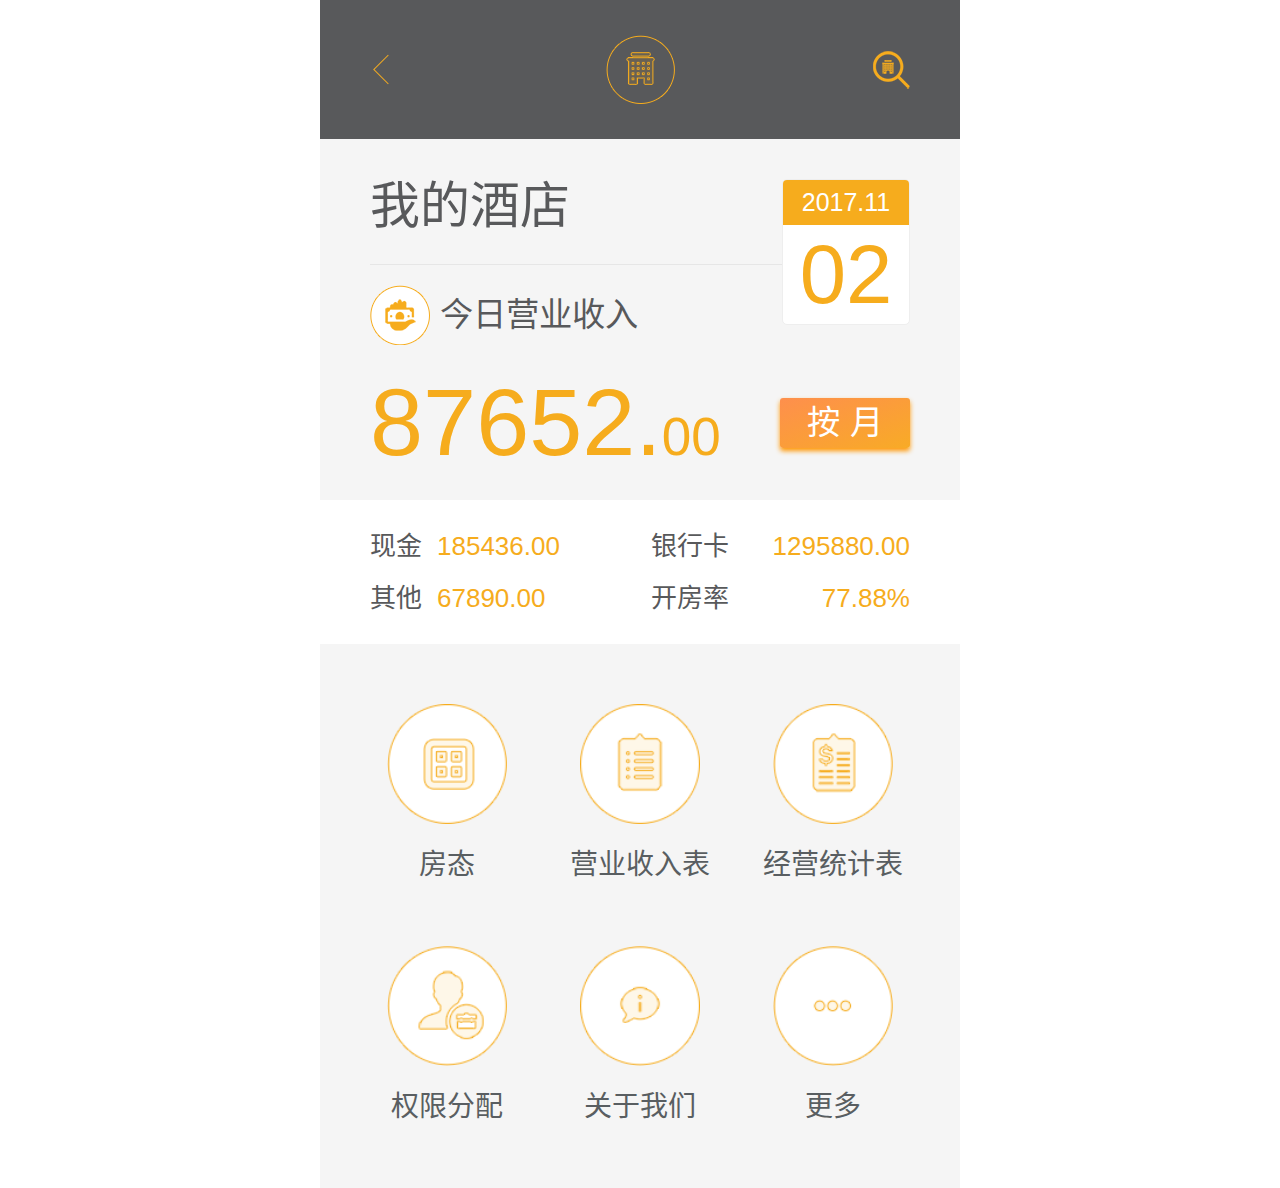
==== index.html @ 24ba48b8 "boss" ====
<!DOCTYPE html>
<html lang="zh-cn">
<head>
    <meta charset="UTF-8">
    <meta http-equiv="X-UA-Compatible" content="IE=edge,chrome=1"/>
    <meta name="description" content=""/>
    <meta name="keywords" content=""/>
    <meta name="author" content="name, sycbbb@sina.com"/>
    <meta name="robots" content="index,follow"/>
    <meta name="viewport" content="width=device-width, initial-scale=1, maximum-scale=1, minimum-scale=1, user-scalable=no">
    <meta name="apple-mobile-web-app-status-bar-style" content="black"/>
    <meta name="format-detection" content="telephone=no, email=no,adress=no"/>
    <meta name="msapplication-tap-highlight" content="no">
    <link rel="stylesheet" href="styles/index.css">
    <title></title>
</head>
<body>
<div class="wrapper">
  <header class="header">
      <div class="left"><a class="arrow-left" href="login.html"></a></div>
      <div class="middle"><a href=""><img src="images/index_icon1.png" alt=""></a></div>
      <div class="right"><a href=""><img src="images/index_icon2.png" alt=""></a></div>
  </header>
  <div class="index-content">
    <div class="top">
      <h2>我的酒店</h2>
      <p><i><img src="images/index_icon3.png" alt=""></i><span>今日营业收入</span></p>
      <div class="date">
        <p>2017.11 </p>
        <h2>02</h2>
      </div>
    </div>
    <div class="money">
      <h3>87652.<span>00</span></h3>
      <a href="">按 月</a>
    </div>
    <div class="num-list">
      <p><span>现金</span><em>185436.00</em></p>
      <p><span>银行卡</span><em>1295880.00</em></p>
      <p><span>其他</span><em>67890.00</em></p>
      <p><span>开房率</span><em>77.88%</em></p>                
    </div>
    <div class="footer-list">
      <ul>
        <li>
          <i><img src="images/index_icon4.png" alt=""></i>
          <p>房态</p>
        </li>
         <li>
          <i><img src="images/index_icon5.png" alt=""></i>
          <p>营业收入表</p>
        </li>
         <li>
          <i><img src="images/index_icon6.png" alt=""></i>
          <p>经营统计表</p>
        </li>
         <li>
          <i><img src="images/index_icon7.png" alt=""></i>
          <p>权限分配</p>
        </li>
         <li>
          <i><img src="images/index_icon8.png" alt=""></i>
          <p>关于我们</p>
        </li>
         <li>
          <i><img src="images/index_icon9.png" alt=""></i>
          <p>更多</p>
        </li>
      </ul>
    </div>
  </div>
</div>
<!-- script begin -->
<script src="scripts/flexible.js"></script>
<script src="scripts/jquery-3.1.1.min.js"></script>
<script>
</script>
<!-- script end -->
</body>
</html>
---- styles/index.css ----
@charset "UTF-8";
/* =================================================================
* Reset Style for Mobile
* Author:雪丘行||Bandow
* Author URI:http://www.unll123.com/
* Date:2017-09-08
* Version:0.0.2
* ================================================================== */
html {
  font-family: -apple-system, BlinkMacSystemFont, "PingFang SC","Helvetica Neue",STHeiti,"Microsoft Yahei",Tahoma,Simsun,sans-serif;
  /*-webkit-text-size-adjust是解决 iPhone 横屏时默认会放大文字的问题*/
  -ms-text-size-adjust: 100%;
  -webkit-text-size-adjust: 100%;
  /*取消掉300ms的延迟，chrome和safari可以生效*/
  touch-action: manipulation; }

html, body {
  /*-webkit-user-select:none禁止用户进行复制.选择.*/
  -webkit-user-select: none;
  user-select: none;
  width: 100%;
  /*使用min-height:100%代替height：100%*/
  height: 100%;
  min-height: 100%; }

body {
  /*弹性滚动-局部滚动开启弹性滚动：将属性挂在body上，可以避免很多奇怪的bug。*/
  overflow: scroll;
  -webkit-overflow-scrolling: touch; }

html, body, div, span, applet, object, iframe, h1, h2, h3, h4, h5, h6, p, blockquote, pre, a, abbr, acronym, address, big, cite, code, del, dfn, em, img, ins, kbd, q, s, samp, small, strike, strong, sub, sup, tt, var, b, u, i, center, dl, dt, dd, ol, ul, li, fieldset, form, label, legend, table, caption, tbody, tfoot, thead, tr, th, td, article, aside, canvas, details, embed, figure, figcaption, footer, header, hgroup, menu, nav, output, ruby, section, summary, time, div, mark, audio, video {
  margin: 0;
  padding: 0;
  border: 0;
  font: inherit;
  font-size: 100%;
  vertical-align: baseline;
  /*把所有元素的内边距和边框不再会增加它的宽度*/
  -moz-box-sizing: border-box;
  /* Firefox */
  -webkit-box-sizing: border-box;
  /* Safari */
  box-sizing: border-box; }

ol, ul {
  /*去掉列表点*/
  list-style: none; }

table {
  /*去掉表格的双行线*/
  border-collapse: collapse;
  border-spacing: 0; }

/*取消a标签在移动端点击时的背景颜色*/
a, a:hover, a:active, a:visited, a:link, a:focus {
  -webkit-tap-highlight-color: transparent;
  -webkit-tap-highlight-color: transparent;
  outline: none;
  background: none;
  text-decoration: none; }

a, img {
  /* 禁止长按链接与图片弹出菜单 */
  -webkit-touch-callout: none; }

input {
  /*ios去除input默认样式*/
  -webkit-appearance: none; }

/* =================================================================
* Reset Style for Mobile
* Author:雪丘行||Bandow
* Author URI:http://www.unll123.com/
* Date:2017-09-08
* Version:0.0.2
* ================================================================== */
.arrow-left {
  position: relative; }
.arrow-left:after {
  content: '';
  position: absolute;
  top: 50%;
  left: 50%;
  margin-top: 0;
  width: .2rem;
  height: .2rem;
  border: 1px solid;
  border-bottom: 0;
  border-right: 0;
  color: #333;
  -moz-transform: translate3d(-50%, -50%, 0) rotateZ(-45deg);
  -o-transform: translate3d(-50%, -50%, 0) rotateZ(-45deg);
  -ms-transform: translate3d(-50%, -50%, 0) rotateZ(-45deg);
  -webkit-transform: translate3d(-50%, -50%, 0) rotateZ(-45deg);
  transform: translate3d(-50%, -50%, 0) rotateZ(-45deg); }

.arrow-bottom {
  position: relative; }
.arrow-bottom:after {
  content: '';
  position: absolute;
  top: 50%;
  left: 50%;
  margin-top: -0.05rem;
  width: .2rem;
  height: .2rem;
  border: 1px solid;
  border-bottom: 0;
  border-right: 0;
  color: #333;
  -moz-transform: translate3d(-50%, -50%, 0) rotateZ(-135deg);
  -o-transform: translate3d(-50%, -50%, 0) rotateZ(-135deg);
  -ms-transform: translate3d(-50%, -50%, 0) rotateZ(-135deg);
  -webkit-transform: translate3d(-50%, -50%, 0) rotateZ(-135deg);
  transform: translate3d(-50%, -50%, 0) rotateZ(-135deg); }

.arrow-top {
  position: relative; }
.arrow-top:after {
  content: '';
  position: absolute;
  top: 50%;
  left: 50%;
  margin-top: 0.05rem;
  width: .2rem;
  height: .2rem;
  border: 1px solid;
  border-bottom: 0;
  border-right: 0;
  color: #333;
  -moz-transform: translate3d(-50%, -50%, 0) rotateZ(45deg);
  -o-transform: translate3d(-50%, -50%, 0) rotateZ(45deg);
  -ms-transform: translate3d(-50%, -50%, 0) rotateZ(45deg);
  -webkit-transform: translate3d(-50%, -50%, 0) rotateZ(45deg);
  transform: translate3d(-50%, -50%, 0) rotateZ(45deg); }

.arrow-right {
  position: relative; }
.arrow-right:after {
  content: '';
  position: absolute;
  top: 50%;
  left: 50%;
  margin-top: 0;
  width: .2rem;
  height: .2rem;
  border: 1px solid;
  border-bottom: 0;
  border-right: 0;
  color: #333;
  -moz-transform: translate3d(-50%, -50%, 0) rotateZ(135deg);
  -o-transform: translate3d(-50%, -50%, 0) rotateZ(135deg);
  -ms-transform: translate3d(-50%, -50%, 0) rotateZ(135deg);
  -webkit-transform: translate3d(-50%, -50%, 0) rotateZ(135deg);
  transform: translate3d(-50%, -50%, 0) rotateZ(135deg); }

.close-icon {
  position: relative;
  width: 30px;
  height: 30px;
  overflow: hidden;
  border-radius: 50px;
  background: #ff366f;
  opacity: 1; }
.close-icon:hover {
  cursor: pointer;
  opacity: 1; }
.close-icon:before {
  content: '';
  position: absolute;
  width: 80%;
  top: 50%;
  left: 10%;
  height: 2px;
  margin-top: -1px;
  border-radius: 5px;
  background: #ffffff;
  -moz-transform: rotate(45deg);
  -o-transform: rotate(45deg);
  -ms-transform: rotate(45deg);
  -webkit-transform: rotate(45deg);
  transform: rotate(45deg); }
.close-icon:after {
  content: '';
  position: absolute;
  width: 80%;
  top: 50%;
  left: 10%;
  height: 2px;
  margin-top: -1px;
  border-radius: 5px;
  background: #ffffff;
  -moz-transform: rotate(-45deg);
  -o-transform: rotate(-45deg);
  -ms-transform: rotate(-45deg);
  -webkit-transform: rotate(-45deg);
  transform: rotate(-45deg); }

.wrapper {
  position: relative;
  width: 100%;
  max-width: 640px;
  min-height: 100%;
  height: auto;
  margin: 0 auto;
  background-color: #f5f5f5;
  background-size: 100% auto;
  overflow: hidden; }

.header {
  position: relative;
  padding: .35rem .5rem;
  background-color: #58595b;
  overflow: hidden; }
.header .left {
  position: absolute;
  left: .5rem;
  top: 50%;
  z-index: 1;
  -moz-transform: translate(0, -50%);
  -o-transform: translate(0, -50%);
  -ms-transform: translate(0, -50%);
  -webkit-transform: translate(0, -50%);
  transform: translate(0, -50%); }
.header .left a {
  display: block;
  width: .35rem;
  height: .35rem; }
.header .left a:after {
  color: #f6ac1d; }
.header .middle {
  width: 100%;
  display: -moz-flex;
  display: -webkit-flex;
  display: flex;
  -webkit-align-items: center;
  align-items: center;
  -webkit-justify-content: center;
  -moz-justify-content: center;
  justify-content: center; }
.header .middle a {
  width: .69rem;
  height: .69rem; }
.header .middle a img {
  width: 100%;
  height: 100%; }
.header .right {
  position: absolute;
  right: .5rem;
  top: 50%;
  z-index: 1;
  -moz-transform: translate(0, -50%);
  -o-transform: translate(0, -50%);
  -ms-transform: translate(0, -50%);
  -webkit-transform: translate(0, -50%);
  transform: translate(0, -50%); }
.header .right a {
  display: block;
  width: .37rem;
  height: .38rem; }
.header .right a img {
  width: 100%;
  height: 100%; }

.index-content .top {
  position: relative;
  padding: .3rem .5rem .1rem .5rem; }
.index-content .top > h2 {
  font: 0.499rem/1.5 -apple-system, BlinkMacSystemFont, "PingFang SC", "Helvetica Neue", "Microsoft Yahei", STHeiti, Tahoma, Simsun, sans-serif;
  border-bottom: 1px solid #e6e6e6;
  color: #58595b;
  padding-bottom: .2rem; }
.index-content .top > p {
  padding: .2rem 0;
  display: -moz-flex;
  display: -webkit-flex;
  display: flex;
  -webkit-align-items: center;
  align-items: center; }
.index-content .top > p i {
  width: .6rem;
  height: .6rem; }
.index-content .top > p i img {
  width: 100%;
  height: 100%; }
.index-content .top > p span {
  margin-left: .1rem;
  font: 0.333rem/1.5 -apple-system, BlinkMacSystemFont, "PingFang SC", "Helvetica Neue", "Microsoft Yahei", STHeiti, Tahoma, Simsun, sans-serif;
  color: #58595b; }
.index-content .top .date {
  position: absolute;
  top: .4rem;
  right: .5rem;
  width: 1.28rem;
  height: 1.46rem;
  background-color: #fff;
  border: 1px solid #eee;
  border-radius: 5px;
  overflow: hidden; }
.index-content .top .date p {
  background-color: #f6ac1d;
  font: 0.2499rem/1.8 -apple-system, BlinkMacSystemFont, "PingFang SC", "Helvetica Neue", "Microsoft Yahei", STHeiti, Tahoma, Simsun, sans-serif;
  color: #fff;
  text-align: center; }
.index-content .top .date h2 {
  font: 0.833rem/1.2 -apple-system, BlinkMacSystemFont, "PingFang SC", "Helvetica Neue", "Microsoft Yahei", STHeiti, Tahoma, Simsun, sans-serif;
  color: #f6ac1d;
  text-align: center; }
.index-content .money {
  padding: 0 .5rem;
  display: -moz-flex;
  display: -webkit-flex;
  display: flex;
  -webkit-align-items: center;
  align-items: center;
  -webkit-justify-content: space-between;
  -moz-justify-content: space-between;
  justify-content: space-between; }
.index-content .money h3 {
  font: 0.9543rem/1 -apple-system, BlinkMacSystemFont, "PingFang SC", "Helvetica Neue", "Microsoft Yahei", STHeiti, Tahoma, Simsun, sans-serif;
  color: #f6ac1d; }
.index-content .money h3 span {
  font-size: .53rem; }
.index-content .money a {
  width: 1.3rem;
  height: .5rem;
  font: 0.3332rem/1.5 -apple-system, BlinkMacSystemFont, "PingFang SC", "Helvetica Neue", "Microsoft Yahei", STHeiti, Tahoma, Simsun, sans-serif;
  color: #fff;
  border-radius: 3px;
  background: -webkit-linear-gradient(right bottom, #f8ab26, #fe8f4d);
  background: -o-linear-gradient(top left, #f8ab26, #fe8f4d);
  background: -moz-linear-gradient(top left, #f8ab26, #fe8f4d);
  background: linear-gradient(to top left, #f8ab26, #fe8f4d);
  text-align: center;
  box-shadow: 0px 3px 5px #ff9602; }
.index-content .num-list {
  padding: .2rem .5rem;
  margin: .3rem 0;
  background-color: #fff;
  display: -moz-flex;
  display: -webkit-flex;
  display: flex;
  -webkit-align-items: center;
  align-items: center;
  -webkit-flex-wrap: wrap;
  flex-wrap: wrap; }
.index-content .num-list p {
  width: 48%;
  font: 0.26rem/2 -apple-system, BlinkMacSystemFont, "PingFang SC", "Helvetica Neue", "Microsoft Yahei", STHeiti, Tahoma, Simsun, sans-serif; }
.index-content .num-list p span {
  color: #58595b;
  margin-right: .15rem; }
.index-content .num-list p em {
  color: #f6ac1d; }
.index-content .num-list p:nth-child(2n) {
  margin-left: 4%;
  display: -moz-flex;
  display: -webkit-flex;
  display: flex;
  -webkit-align-items: center;
  align-items: center;
  -webkit-justify-content: space-between;
  -moz-justify-content: space-between;
  justify-content: space-between; }
.index-content .footer-list {
  padding: 0 .3rem .3rem .3rem; }
.index-content .footer-list ul {
  display: -moz-flex;
  display: -webkit-flex;
  display: flex;
  -webkit-align-items: center;
  align-items: center;
  -webkit-flex-wrap: wrap;
  flex-wrap: wrap; }
.index-content .footer-list ul li {
  margin: .3rem 0;
  display: -moz-flex;
  display: -webkit-flex;
  display: flex;
  -webkit-align-items: center;
  align-items: center;
  -webkit-flex-direction: column;
  flex-direction: column;
  width: 33.333333%; }
.index-content .footer-list ul li i {
  width: 1.2rem;
  height: 1.2rem; }
.index-content .footer-list ul li i img {
  width: 100%;
  height: 100%; }
.index-content .footer-list ul li p {
  margin-top: .2rem;
  font: 0.28rem/1.5 -apple-system, BlinkMacSystemFont, "PingFang SC", "Helvetica Neue", "Microsoft Yahei", STHeiti, Tahoma, Simsun, sans-serif;
  color: #595e61;
  text-align: center; }

/*# sourceMappingURL=index.css.map */
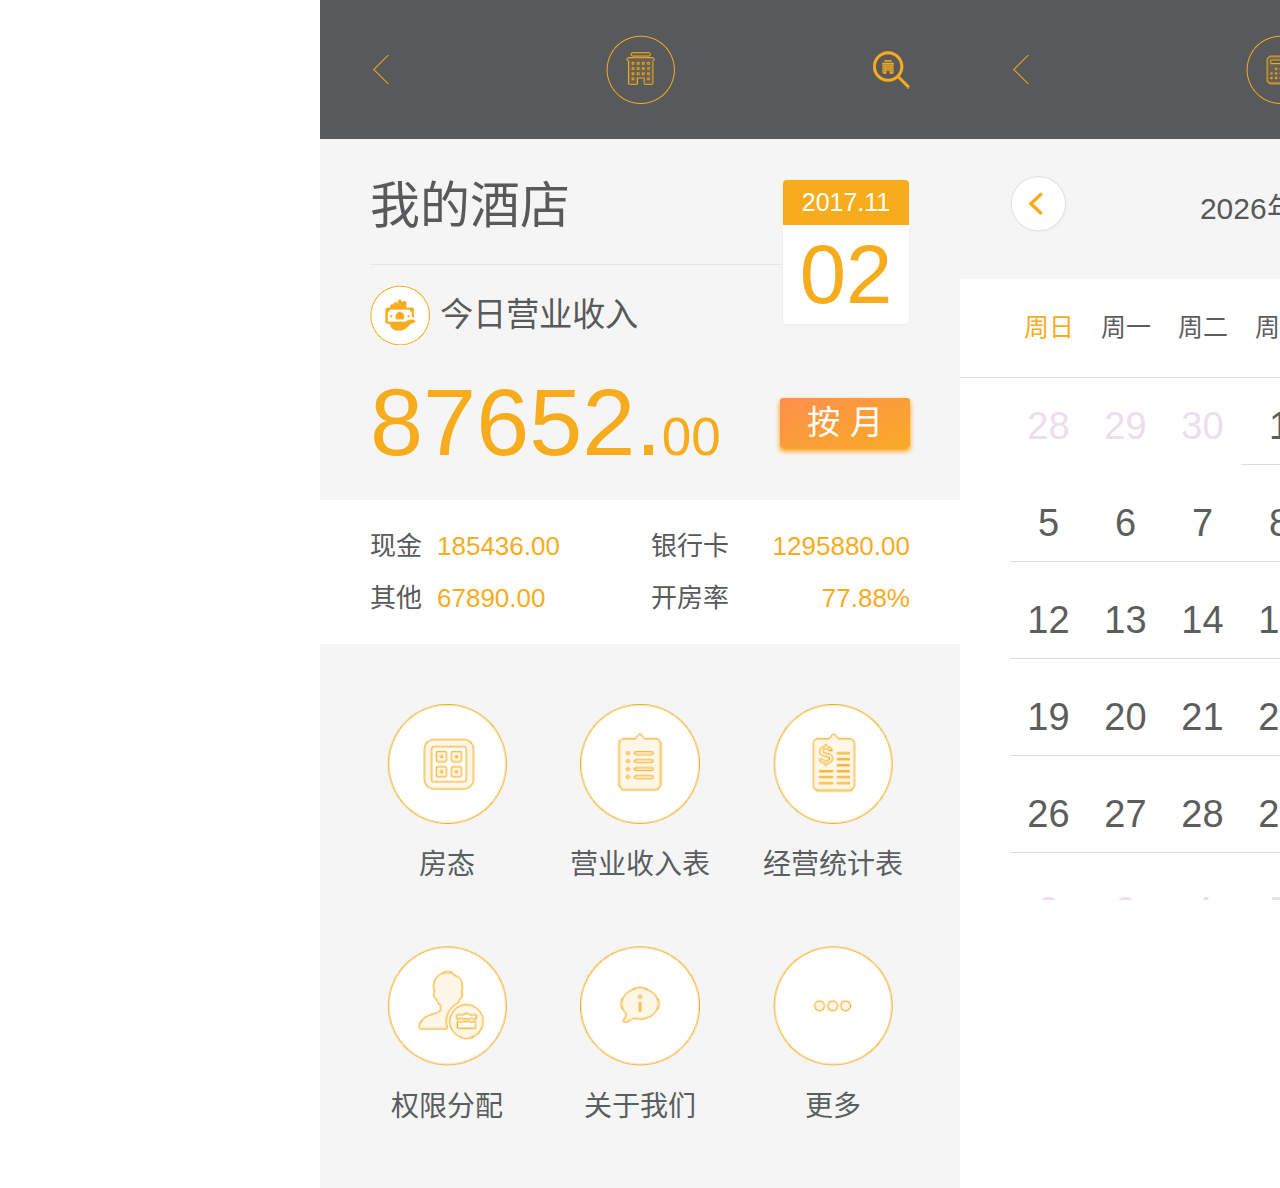
==== commit 830915d1: "boss" ====
--- a/index.html
+++ b/index.html
@@ -16,10 +16,10 @@
 </head>
 <body>
 <div class="wrapper">
-  <header class="header">
+  <header class="header header-index">
       <div class="left"><a class="arrow-left" href="login.html"></a></div>
       <div class="middle"><a href=""><img src="images/index_icon1.png" alt=""></a></div>
-      <div class="right"><a href=""><img src="images/index_icon2.png" alt=""></a></div>
+      <div class="right"><a href="javascript:;"><img src="images/index_icon2.png" alt=""></a></div>
   </header>
   <div class="index-content">
     <div class="top">
@@ -43,37 +43,294 @@
     <div class="footer-list">
       <ul>
         <li>
-          <i><img src="images/index_icon4.png" alt=""></i>
-          <p>房态</p>
-        </li>
-         <li>
-          <i><img src="images/index_icon5.png" alt=""></i>
-          <p>营业收入表</p>
-        </li>
-         <li>
-          <i><img src="images/index_icon6.png" alt=""></i>
-          <p>经营统计表</p>
-        </li>
-         <li>
-          <i><img src="images/index_icon7.png" alt=""></i>
-          <p>权限分配</p>
-        </li>
-         <li>
-          <i><img src="images/index_icon8.png" alt=""></i>
-          <p>关于我们</p>
-        </li>
-         <li>
-          <i><img src="images/index_icon9.png" alt=""></i>
-          <p>更多</p>
+          <a href="roomState.html">
+            <i><img src="images/index_icon4.png" alt=""></i>
+            <p>房态</p>
+          </a>
+        </li>
+         <li>
+          <a href="income.html">
+            <i><img src="images/index_icon5.png" alt=""></i>
+            <p>营业收入表</p>
+          </a>
+        </li>
+         <li>
+          <a href="statistic.html">
+            <i><img src="images/index_icon6.png" alt=""></i>
+            <p>经营统计表</p>
+          </a>
+        </li>
+         <li>
+          <a href="">
+            <i><img src="images/index_icon7.png" alt=""></i>
+            <p>权限分配</p>
+          </a>
+        </li>
+         <li>
+          <a href="">
+            <i><img src="images/index_icon8.png" alt=""></i>
+            <p>关于我们</p>
+          </a>
+        </li>
+         <li>
+          <a href="">
+            <i><img src="images/index_icon9.png" alt=""></i>
+            <p>更多</p>
+          </a>
         </li>
       </ul>
     </div>
+  </div>
+</div>
+<div class="page-search">
+  <header class="header">
+      <div class="left"><a class="arrow-left" href="javascript:;"></a></div>
+      <div class="middle"><a href="javascript:;"><img src="images/search_icon1.png" alt=""></a></div>
+  </header>
+  <div class="page-search-content">
+    <label><input type="text" placeholder="模糊查找"><i><img src="images/search_icon2.png" alt=""></i></label>
+    <div class="list"> 
+      <ul>
+        <li><span>果然心动主题酒店江汉路店</span><i></i></li>
+        <li><span>鑫鑫旅社</span><i></i></li>
+        <li><span>新梦宾馆</span><i></i></li>
+        <li><span>武汉清宿酒店管理有限公司</span><i></i></li> 
+      </ul>
+      <a class="btn" href="javascript:;">选 择</a>
+    </div>
+    <div class="logo"><img src="images/search_log.png" alt=""></div>
+  </div>
+</div>
+<div class="page-date">
+  <header class="header">
+      <div class="left"><a class="arrow-left" href="javascript:;"></a></div>
+      <div class="middle"><a href="javascript:;"><img src="images/date_icon1.png" alt=""></a></div>
+  </header>
+  <div class="page-date-content">
+    <div class='calendar' id='calendar'></div>
+    <a class="btn" href="javascript:;">确 认</a>
+    <div class="logo"><img src="images/search_log.png" alt=""></div>
   </div>
 </div>
 <!-- script begin -->
 <script src="scripts/flexible.js"></script>
 <script src="scripts/jquery-3.1.1.min.js"></script>
 <script>
+  $(document).ready(function(){
+    //点击搜索图标
+    $(".header-index .right").on("click",function(){
+      $(".wrapper").addClass("on");
+      $(".page-search").addClass("on");
+    });
+    //点击搜索返回
+    $(".page-search .left").on("click",function(){
+      $(".wrapper").removeClass("on");
+      $(".page-search").removeClass("on");
+    });
+    //选择搜索列表
+    $(".page-search-content .list ul li").on("click",function(){
+      $(this).addClass("on").siblings().removeClass("on");
+    });
+    //选 择
+    $(".page-search-content .list .btn").on("click",function(){
+      $(".wrapper").removeClass("on");
+      $(".page-search").removeClass("on");
+    });
+    //点击日期
+    $(".index-content .top .date").on("click",function(){
+      $(".wrapper").addClass("on");
+      $(".page-date").addClass("on");
+    });
+    //点击搜索返回
+    $(".page-date .left").on("click",function(){
+      $(".wrapper").removeClass("on");
+      $(".page-date").removeClass("on");
+    });
+    //确定
+    $(".page-date-content .btn").on("click",function(){
+      $(".wrapper").removeClass("on");
+      $(".page-date").removeClass("on");
+    });
+  })
+</script>
+<script>
+  (function(){
+  /*
+   * 用于记录日期，显示的时候，根据dateObj中的日期的年月显示
+   */
+  var dateObj = (function(){
+    var _date = new Date();    // 默认为当前系统时间
+    return {
+      getDate : function(){
+        return _date;
+      },
+      setDate : function(date) {
+        _date = date;
+      }
+    };
+  })();
+
+  // 设置calendar div中的html部分
+  renderHtml();
+  // 表格中显示日期
+  showCalendarData();
+  // 绑定事件
+  bindEvent();
+
+  /**
+   * 渲染html结构
+   */
+  function renderHtml() {
+    var calendar = document.getElementById("calendar");
+    var titleBox = document.createElement("div");  // 标题盒子 设置上一月 下一月 标题
+    var bodyBox = document.createElement("div");  // 表格区 显示数据
+
+    // 设置标题盒子中的html
+    titleBox.className = 'calendar-title-box';
+    titleBox.innerHTML = "<span class='prev-month' id='prevMonth'></span>" +
+      "<span class='calendar-title' id='calendarTitle'></span>" +
+      "<span id='nextMonth' class='next-month'></span>";
+    calendar.appendChild(titleBox);    // 添加到calendar div中
+
+    // 设置表格区的html结构
+    bodyBox.className = 'calendar-body-box';
+    var _headHtml = "<ul>" + 
+              "<li>周日</li>" +
+              "<li>周一</li>" +
+              "<li>周二</li>" +
+              "<li>周三</li>" +
+              "<li>周四</li>" +
+              "<li>周五</li>" +
+              "<li>周六</li>" +
+            "</ul>";
+    var _bodyHtml = "";
+
+    // 一个月最多31天，所以一个月最多占6行表格
+    for(var i = 0; i < 6; i++) {  
+      _bodyHtml += "<dl>" +
+              "<dd></dd>" +
+              "<dd></dd>" +
+              "<dd></dd>" +
+              "<dd></dd>" +
+              "<dd></dd>" +
+              "<dd></dd>" +
+              "<dd></dd>" +
+            "</dl>";
+    }
+    bodyBox.innerHTML = "<div id='calendarTable' class='calendar-table'>" +
+              _headHtml + _bodyHtml +
+              "</div>";
+    // 添加到calendar div中
+    calendar.appendChild(bodyBox);
+  }
+
+  /**
+   * 表格中显示数据，并设置类名
+   */
+  function showCalendarData() {
+    var _year = dateObj.getDate().getFullYear();
+    var _month = dateObj.getDate().getMonth() + 1;
+    var _dateStr = getDateStr(dateObj.getDate());
+
+    // 设置顶部标题栏中的 年、月信息
+    var calendarTitle = document.getElementById("calendarTitle");
+    var titleStr = _dateStr.substr(0, 4) + "年" + _dateStr.substr(4,2) + "月";
+    calendarTitle.innerText = titleStr;
+
+    // 设置表格中的日期数据
+    var _table = document.getElementById("calendarTable");
+    var _tds = _table.getElementsByTagName("dd");
+    var _firstDay = new Date(_year, _month - 1, 1);  // 当前月第一天
+    for(var i = 0; i < _tds.length; i++) {
+      var _thisDay = new Date(_year, _month - 1, i + 1 - _firstDay.getDay());
+      var _thisDayStr = getDateStr(_thisDay);
+      _tds[i].innerText = _thisDay.getDate();
+      //_tds[i].data = _thisDayStr;
+      _tds[i].setAttribute('data', _thisDayStr);
+      if(_thisDayStr == getDateStr(new Date())) {    // 当前天
+        _tds[i].className = 'currentMonth currentDay';
+      }else if(_thisDayStr.substr(0, 6) == getDateStr(_firstDay).substr(0, 6)) {
+        _tds[i].className = 'currentMonth';  // 当前月
+      }else {    // 其他月
+        _tds[i].className = 'otherMonth';
+      }
+    }
+    //点击每一个dd添加css
+    var _tdsCls = _table.getElementsByClassName("currentMonth");
+    for(var j=0;j<_tdsCls.length;j++){
+      _tdsCls[j].index=j;
+      _tdsCls[j].addEventListener("click", function() {
+        for(var j=0;j<_tdsCls.length;j++){
+          _tdsCls[j].className='currentMonth'
+        }
+        this.className='currentMonth on'
+        console.log(this.getAttribute('data'))
+        $(".index-content .top .date p").text(this.getAttribute('data').substr(0, 4)+'.'+this.getAttribute('data').substr(4, 2));
+        $(".index-content .top .date h2").text(this.getAttribute('data').substr(6, 2));
+      });
+    }
+  }
+
+  /**
+   * 绑定上个月下个月事件
+   */
+  function bindEvent() {
+    var prevMonth = document.getElementById("prevMonth");
+    var nextMonth = document.getElementById("nextMonth");
+    addEvent(prevMonth, 'click', toPrevMonth);
+    addEvent(nextMonth, 'click', toNextMonth);
+  }
+
+  /**
+   * 绑定事件
+   */
+  function addEvent(dom, eType, func) {
+    if(dom.addEventListener) {  // DOM 2.0
+      dom.addEventListener(eType, function(e){
+        func(e);
+      });
+    } else if(dom.attachEvent){  // IE5+
+      dom.attachEvent('on' + eType, function(e){
+        func(e);
+      });
+    } else {  // DOM 0
+      dom['on' + eType] = function(e) {
+        func(e);
+      }
+    }
+  }
+
+  /**
+   * 点击上个月图标触发
+   */
+  function toPrevMonth() {
+    var date = dateObj.getDate();
+    dateObj.setDate(new Date(date.getFullYear(), date.getMonth() - 1, 1));
+    showCalendarData();
+  }
+
+  /**
+   * 点击下个月图标触发
+   */
+  function toNextMonth() {
+    var date = dateObj.getDate();
+    dateObj.setDate(new Date(date.getFullYear(), date.getMonth() + 1, 1));
+    showCalendarData();
+  }
+
+  /**
+   * 日期转化为字符串， 4位年+2位月+2位日
+   */
+  function getDateStr(date) {
+    var _year = date.getFullYear();
+    var _month = date.getMonth() + 1;    // 月从0开始计数
+    var _d = date.getDate();
+     
+    _month = (_month > 9) ? ("" + _month) : ("0" + _month);
+    _d = (_d > 9) ? ("" + _d) : ("0" + _d);
+    return _year + _month + _d;
+  }
+  })();
 </script>
 <!-- script end -->
 </body>
--- a/styles/index.css
+++ b/styles/index.css
@@ -12,7 +12,8 @@
   -ms-text-size-adjust: 100%;
   -webkit-text-size-adjust: 100%;
   /*取消掉300ms的延迟，chrome和safari可以生效*/
-  touch-action: manipulation; }
+  touch-action: manipulation;
+}
 
 html, body {
   /*-webkit-user-select:none禁止用户进行复制.选择.*/
@@ -21,14 +22,28 @@
   width: 100%;
   /*使用min-height:100%代替height：100%*/
   height: 100%;
-  min-height: 100%; }
+  min-height: 100%;
+}
 
 body {
   /*弹性滚动-局部滚动开启弹性滚动：将属性挂在body上，可以避免很多奇怪的bug。*/
   overflow: scroll;
-  -webkit-overflow-scrolling: touch; }
-
-html, body, div, span, applet, object, iframe, h1, h2, h3, h4, h5, h6, p, blockquote, pre, a, abbr, acronym, address, big, cite, code, del, dfn, em, img, ins, kbd, q, s, samp, small, strike, strong, sub, sup, tt, var, b, u, i, center, dl, dt, dd, ol, ul, li, fieldset, form, label, legend, table, caption, tbody, tfoot, thead, tr, th, td, article, aside, canvas, details, embed, figure, figcaption, footer, header, hgroup, menu, nav, output, ruby, section, summary, time, div, mark, audio, video {
+  -webkit-overflow-scrolling: touch;
+}
+
+html, body, div, span, applet, object, iframe,
+h1, h2, h3, h4, h5, h6, p, blockquote, pre,
+a, abbr, acronym, address, big, cite, code,
+del, dfn, em, img, ins, kbd, q, s, samp,
+small, strike, strong, sub, sup, tt, var,
+b, u, i, center,
+dl, dt, dd, ol, ul, li,
+fieldset, form, label, legend,
+table, caption, tbody, tfoot, thead, tr, th, td,
+article, aside, canvas, details, embed,
+figure, figcaption, footer, header, hgroup,
+menu, nav, output, ruby, section, summary,
+time, div, mark, audio, video {
   margin: 0;
   padding: 0;
   border: 0;
@@ -40,16 +55,19 @@
   /* Firefox */
   -webkit-box-sizing: border-box;
   /* Safari */
-  box-sizing: border-box; }
+  box-sizing: border-box;
+}
 
 ol, ul {
   /*去掉列表点*/
-  list-style: none; }
+  list-style: none;
+}
 
 table {
   /*去掉表格的双行线*/
   border-collapse: collapse;
-  border-spacing: 0; }
+  border-spacing: 0;
+}
 
 /*取消a标签在移动端点击时的背景颜色*/
 a, a:hover, a:active, a:visited, a:link, a:focus {
@@ -57,15 +75,18 @@
   -webkit-tap-highlight-color: transparent;
   outline: none;
   background: none;
-  text-decoration: none; }
+  text-decoration: none;
+}
 
 a, img {
   /* 禁止长按链接与图片弹出菜单 */
-  -webkit-touch-callout: none; }
+  -webkit-touch-callout: none;
+}
 
 input {
   /*ios去除input默认样式*/
-  -webkit-appearance: none; }
+  -webkit-appearance: none;
+}
 
 /* =================================================================
 * Reset Style for Mobile
@@ -75,7 +96,8 @@
 * Version:0.0.2
 * ================================================================== */
 .arrow-left {
-  position: relative; }
+  position: relative;
+}
 .arrow-left:after {
   content: '';
   position: absolute;
@@ -92,10 +114,12 @@
   -o-transform: translate3d(-50%, -50%, 0) rotateZ(-45deg);
   -ms-transform: translate3d(-50%, -50%, 0) rotateZ(-45deg);
   -webkit-transform: translate3d(-50%, -50%, 0) rotateZ(-45deg);
-  transform: translate3d(-50%, -50%, 0) rotateZ(-45deg); }
+  transform: translate3d(-50%, -50%, 0) rotateZ(-45deg);
+}
 
 .arrow-bottom {
-  position: relative; }
+  position: relative;
+}
 .arrow-bottom:after {
   content: '';
   position: absolute;
@@ -112,10 +136,12 @@
   -o-transform: translate3d(-50%, -50%, 0) rotateZ(-135deg);
   -ms-transform: translate3d(-50%, -50%, 0) rotateZ(-135deg);
   -webkit-transform: translate3d(-50%, -50%, 0) rotateZ(-135deg);
-  transform: translate3d(-50%, -50%, 0) rotateZ(-135deg); }
+  transform: translate3d(-50%, -50%, 0) rotateZ(-135deg);
+}
 
 .arrow-top {
-  position: relative; }
+  position: relative;
+}
 .arrow-top:after {
   content: '';
   position: absolute;
@@ -132,10 +158,12 @@
   -o-transform: translate3d(-50%, -50%, 0) rotateZ(45deg);
   -ms-transform: translate3d(-50%, -50%, 0) rotateZ(45deg);
   -webkit-transform: translate3d(-50%, -50%, 0) rotateZ(45deg);
-  transform: translate3d(-50%, -50%, 0) rotateZ(45deg); }
+  transform: translate3d(-50%, -50%, 0) rotateZ(45deg);
+}
 
 .arrow-right {
-  position: relative; }
+  position: relative;
+}
 .arrow-right:after {
   content: '';
   position: absolute;
@@ -152,7 +180,8 @@
   -o-transform: translate3d(-50%, -50%, 0) rotateZ(135deg);
   -ms-transform: translate3d(-50%, -50%, 0) rotateZ(135deg);
   -webkit-transform: translate3d(-50%, -50%, 0) rotateZ(135deg);
-  transform: translate3d(-50%, -50%, 0) rotateZ(135deg); }
+  transform: translate3d(-50%, -50%, 0) rotateZ(135deg);
+}
 
 .close-icon {
   position: relative;
@@ -161,10 +190,12 @@
   overflow: hidden;
   border-radius: 50px;
   background: #ff366f;
-  opacity: 1; }
+  opacity: 1;
+}
 .close-icon:hover {
   cursor: pointer;
-  opacity: 1; }
+  opacity: 1;
+}
 .close-icon:before {
   content: '';
   position: absolute;
@@ -179,7 +210,8 @@
   -o-transform: rotate(45deg);
   -ms-transform: rotate(45deg);
   -webkit-transform: rotate(45deg);
-  transform: rotate(45deg); }
+  transform: rotate(45deg);
+}
 .close-icon:after {
   content: '';
   position: absolute;
@@ -194,7 +226,8 @@
   -o-transform: rotate(-45deg);
   -ms-transform: rotate(-45deg);
   -webkit-transform: rotate(-45deg);
-  transform: rotate(-45deg); }
+  transform: rotate(-45deg);
+}
 
 .wrapper {
   position: relative;
@@ -205,13 +238,39 @@
   margin: 0 auto;
   background-color: #f5f5f5;
   background-size: 100% auto;
-  overflow: hidden; }
+  overflow: hidden;
+  -moz-transform: translate(0, 0);
+  -o-transform: translate(0, 0);
+  -ms-transform: translate(0, 0);
+  -webkit-transform: translate(0, 0);
+  transform: translate(0, 0);
+  -moz-transition: all 0.5s;
+  -o-transition: all 0.5s;
+  -ms-transition: all 0.5s;
+  -webkit-transition: all 0.5s;
+  transition: all 0.5s;
+}
+
+.wrapper.on {
+  height: 100%;
+  -moz-transform: translate(-100%, 0);
+  -o-transform: translate(-100%, 0);
+  -ms-transform: translate(-100%, 0);
+  -webkit-transform: translate(-100%, 0);
+  transform: translate(-100%, 0);
+  -moz-transition: all 0.5s;
+  -o-transition: all 0.5s;
+  -ms-transition: all 0.5s;
+  -webkit-transition: all 0.5s;
+  transition: all 0.5s;
+}
 
 .header {
   position: relative;
   padding: .35rem .5rem;
   background-color: #58595b;
-  overflow: hidden; }
+  overflow: hidden;
+}
 .header .left {
   position: absolute;
   left: .5rem;
@@ -221,13 +280,16 @@
   -o-transform: translate(0, -50%);
   -ms-transform: translate(0, -50%);
   -webkit-transform: translate(0, -50%);
-  transform: translate(0, -50%); }
+  transform: translate(0, -50%);
+}
 .header .left a {
   display: block;
   width: .35rem;
-  height: .35rem; }
+  height: .35rem;
+}
 .header .left a:after {
-  color: #f6ac1d; }
+  color: #f6ac1d;
+}
 .header .middle {
   width: 100%;
   display: -moz-flex;
@@ -237,13 +299,16 @@
   align-items: center;
   -webkit-justify-content: center;
   -moz-justify-content: center;
-  justify-content: center; }
+  justify-content: center;
+}
 .header .middle a {
   width: .69rem;
-  height: .69rem; }
+  height: .69rem;
+}
 .header .middle a img {
   width: 100%;
-  height: 100%; }
+  height: 100%;
+}
 .header .right {
   position: absolute;
   right: .5rem;
@@ -253,40 +318,49 @@
   -o-transform: translate(0, -50%);
   -ms-transform: translate(0, -50%);
   -webkit-transform: translate(0, -50%);
-  transform: translate(0, -50%); }
+  transform: translate(0, -50%);
+}
 .header .right a {
   display: block;
   width: .37rem;
-  height: .38rem; }
+  height: .38rem;
+}
 .header .right a img {
   width: 100%;
-  height: 100%; }
+  height: 100%;
+}
 
 .index-content .top {
   position: relative;
-  padding: .3rem .5rem .1rem .5rem; }
+  padding: .3rem .5rem .1rem .5rem;
+}
 .index-content .top > h2 {
   font: 0.499rem/1.5 -apple-system, BlinkMacSystemFont, "PingFang SC", "Helvetica Neue", "Microsoft Yahei", STHeiti, Tahoma, Simsun, sans-serif;
   border-bottom: 1px solid #e6e6e6;
   color: #58595b;
-  padding-bottom: .2rem; }
+  padding-bottom: .2rem;
+}
 .index-content .top > p {
   padding: .2rem 0;
   display: -moz-flex;
   display: -webkit-flex;
   display: flex;
   -webkit-align-items: center;
-  align-items: center; }
+  align-items: center;
+}
 .index-content .top > p i {
   width: .6rem;
-  height: .6rem; }
+  height: .6rem;
+}
 .index-content .top > p i img {
   width: 100%;
-  height: 100%; }
+  height: 100%;
+}
 .index-content .top > p span {
   margin-left: .1rem;
   font: 0.333rem/1.5 -apple-system, BlinkMacSystemFont, "PingFang SC", "Helvetica Neue", "Microsoft Yahei", STHeiti, Tahoma, Simsun, sans-serif;
-  color: #58595b; }
+  color: #58595b;
+}
 .index-content .top .date {
   position: absolute;
   top: .4rem;
@@ -296,16 +370,19 @@
   background-color: #fff;
   border: 1px solid #eee;
   border-radius: 5px;
-  overflow: hidden; }
+  overflow: hidden;
+}
 .index-content .top .date p {
   background-color: #f6ac1d;
   font: 0.2499rem/1.8 -apple-system, BlinkMacSystemFont, "PingFang SC", "Helvetica Neue", "Microsoft Yahei", STHeiti, Tahoma, Simsun, sans-serif;
   color: #fff;
-  text-align: center; }
+  text-align: center;
+}
 .index-content .top .date h2 {
   font: 0.833rem/1.2 -apple-system, BlinkMacSystemFont, "PingFang SC", "Helvetica Neue", "Microsoft Yahei", STHeiti, Tahoma, Simsun, sans-serif;
   color: #f6ac1d;
-  text-align: center; }
+  text-align: center;
+}
 .index-content .money {
   padding: 0 .5rem;
   display: -moz-flex;
@@ -315,12 +392,15 @@
   align-items: center;
   -webkit-justify-content: space-between;
   -moz-justify-content: space-between;
-  justify-content: space-between; }
+  justify-content: space-between;
+}
 .index-content .money h3 {
   font: 0.9543rem/1 -apple-system, BlinkMacSystemFont, "PingFang SC", "Helvetica Neue", "Microsoft Yahei", STHeiti, Tahoma, Simsun, sans-serif;
-  color: #f6ac1d; }
+  color: #f6ac1d;
+}
 .index-content .money h3 span {
-  font-size: .53rem; }
+  font-size: .53rem;
+}
 .index-content .money a {
   width: 1.3rem;
   height: .5rem;
@@ -332,7 +412,8 @@
   background: -moz-linear-gradient(top left, #f8ab26, #fe8f4d);
   background: linear-gradient(to top left, #f8ab26, #fe8f4d);
   text-align: center;
-  box-shadow: 0px 3px 5px #ff9602; }
+  box-shadow: 0px 3px 5px #ff9602;
+}
 .index-content .num-list {
   padding: .2rem .5rem;
   margin: .3rem 0;
@@ -343,15 +424,19 @@
   -webkit-align-items: center;
   align-items: center;
   -webkit-flex-wrap: wrap;
-  flex-wrap: wrap; }
+  flex-wrap: wrap;
+}
 .index-content .num-list p {
   width: 48%;
-  font: 0.26rem/2 -apple-system, BlinkMacSystemFont, "PingFang SC", "Helvetica Neue", "Microsoft Yahei", STHeiti, Tahoma, Simsun, sans-serif; }
+  font: 0.26rem/2 -apple-system, BlinkMacSystemFont, "PingFang SC", "Helvetica Neue", "Microsoft Yahei", STHeiti, Tahoma, Simsun, sans-serif;
+}
 .index-content .num-list p span {
   color: #58595b;
-  margin-right: .15rem; }
+  margin-right: .15rem;
+}
 .index-content .num-list p em {
-  color: #f6ac1d; }
+  color: #f6ac1d;
+}
 .index-content .num-list p:nth-child(2n) {
   margin-left: 4%;
   display: -moz-flex;
@@ -361,9 +446,11 @@
   align-items: center;
   -webkit-justify-content: space-between;
   -moz-justify-content: space-between;
-  justify-content: space-between; }
+  justify-content: space-between;
+}
 .index-content .footer-list {
-  padding: 0 .3rem .3rem .3rem; }
+  padding: 0 .3rem .3rem .3rem;
+}
 .index-content .footer-list ul {
   display: -moz-flex;
   display: -webkit-flex;
@@ -371,9 +458,13 @@
   -webkit-align-items: center;
   align-items: center;
   -webkit-flex-wrap: wrap;
-  flex-wrap: wrap; }
+  flex-wrap: wrap;
+}
 .index-content .footer-list ul li {
   margin: .3rem 0;
+  width: 33.333333%;
+}
+.index-content .footer-list ul li a {
   display: -moz-flex;
   display: -webkit-flex;
   display: flex;
@@ -381,17 +472,322 @@
   align-items: center;
   -webkit-flex-direction: column;
   flex-direction: column;
-  width: 33.333333%; }
-.index-content .footer-list ul li i {
+}
+.index-content .footer-list ul li a i {
   width: 1.2rem;
-  height: 1.2rem; }
-.index-content .footer-list ul li i img {
-  width: 100%;
-  height: 100%; }
-.index-content .footer-list ul li p {
+  height: 1.2rem;
+}
+.index-content .footer-list ul li a i img {
+  width: 100%;
+  height: 100%;
+}
+.index-content .footer-list ul li a p {
   margin-top: .2rem;
   font: 0.28rem/1.5 -apple-system, BlinkMacSystemFont, "PingFang SC", "Helvetica Neue", "Microsoft Yahei", STHeiti, Tahoma, Simsun, sans-serif;
   color: #595e61;
-  text-align: center; }
+  text-align: center;
+}
+
+.page-search {
+  position: fixed;
+  top: 0;
+  left: 0;
+  right: 0;
+  bottom: 0;
+  width: 100%;
+  max-width: 640px;
+  min-height: 100%;
+  height: auto;
+  margin: 0 auto;
+  background-color: #f5f5f5;
+  background-size: 100% auto;
+  overflow: auto;
+  -moz-transform: translate(100%, 0);
+  -o-transform: translate(100%, 0);
+  -ms-transform: translate(100%, 0);
+  -webkit-transform: translate(100%, 0);
+  transform: translate(100%, 0);
+  -moz-transition: all 0.5s;
+  -o-transition: all 0.5s;
+  -ms-transition: all 0.5s;
+  -webkit-transition: all 0.5s;
+  transition: all 0.5s;
+}
+
+.page-search.on {
+  -moz-transform: translate(0, 0);
+  -o-transform: translate(0, 0);
+  -ms-transform: translate(0, 0);
+  -webkit-transform: translate(0, 0);
+  transform: translate(0, 0);
+  -moz-transition: all 0.5s;
+  -o-transition: all 0.5s;
+  -ms-transition: all 0.5s;
+  -webkit-transition: all 0.5s;
+  transition: all 0.5s;
+}
+
+.page-search-content label {
+  padding: 0 .2rem 0 .25rem;
+  margin: .45rem;
+  height: .56rem;
+  border-radius: 5px;
+  background-color: #fff;
+  border: 1px solid #ddd;
+  display: -moz-flex;
+  display: -webkit-flex;
+  display: flex;
+  -webkit-align-items: center;
+  align-items: center;
+  -webkit-justify-content: space-between;
+  -moz-justify-content: space-between;
+  justify-content: space-between;
+}
+.page-search-content label input {
+  width: 80%;
+  height: 100%;
+  background: none;
+  border: none;
+  outline: none;
+  font: 0.3rem/1.2 -apple-system, BlinkMacSystemFont, "PingFang SC", "Helvetica Neue", "Microsoft Yahei", STHeiti, Tahoma, Simsun, sans-serif;
+  color: #333;
+}
+.page-search-content label input::-webkit-input-placeholder {
+  font: 0.3rem/1.2 -apple-system, BlinkMacSystemFont, "PingFang SC", "Helvetica Neue", "Microsoft Yahei", STHeiti, Tahoma, Simsun, sans-serif;
+  color: #c3c3c3;
+}
+.page-search-content label i {
+  width: .27rem;
+  height: .27rem;
+  font-size: 0;
+}
+.page-search-content label i img {
+  width: 100%;
+  height: 100%;
+}
+.page-search-content .list {
+  background-color: #fff;
+}
+.page-search-content .list ul {
+  padding-left: .4rem;
+}
+.page-search-content .list ul li {
+  padding: .3rem .3rem .3rem 0;
+  border-bottom: 1px solid #eee;
+  display: -moz-flex;
+  display: -webkit-flex;
+  display: flex;
+  -webkit-align-items: center;
+  align-items: center;
+  -webkit-justify-content: space-between;
+  -moz-justify-content: space-between;
+  justify-content: space-between;
+}
+.page-search-content .list ul li span {
+  font: 0.3rem/2 -apple-system, BlinkMacSystemFont, "PingFang SC", "Helvetica Neue", "Microsoft Yahei", STHeiti, Tahoma, Simsun, sans-serif;
+  color: #58595b;
+}
+.page-search-content .list ul li i {
+  width: .52rem;
+  height: .53rem;
+  background: url(../images/search_icon3.png) no-repeat;
+  background-size: .52rem .53rem;
+}
+.page-search-content .list ul li.on i {
+  width: .52rem;
+  height: .53rem;
+  background: url(../images/search_icon4.png) no-repeat;
+  background-size: .52rem .53rem;
+}
+.page-search-content .list .btn {
+  margin: 1rem auto 1rem;
+  display: block;
+  width: 5.1rem;
+  height: .9rem;
+  font: 0.44rem/0.9rem -apple-system, BlinkMacSystemFont, "PingFang SC", "Helvetica Neue", "Microsoft Yahei", STHeiti, Tahoma, Simsun, sans-serif;
+  color: #fff;
+  border-radius: 3px;
+  background: -webkit-linear-gradient(right bottom, #f8ab26, #fe8f4d);
+  background: -o-linear-gradient(top left, #f8ab26, #fe8f4d);
+  background: -moz-linear-gradient(top left, #f8ab26, #fe8f4d);
+  background: linear-gradient(to top left, #f8ab26, #fe8f4d);
+  text-align: center;
+  box-shadow: 0px 3px 5px #ff9602;
+}
+.page-search-content .logo {
+  margin: 0 auto .3rem;
+  width: .38rem;
+  height: .26rem;
+  font-size: 0;
+}
+.page-search-content .logo img {
+  width: 100%;
+}
+
+.page-date {
+  position: fixed;
+  top: 0;
+  left: 0;
+  right: 0;
+  bottom: 0;
+  width: 100%;
+  max-width: 640px;
+  min-height: 100%;
+  height: auto;
+  margin: 0 auto;
+  background-color: #f5f5f5;
+  background-size: 100% auto;
+  overflow: auto;
+  -moz-transform: translate(100%, 0);
+  -o-transform: translate(100%, 0);
+  -ms-transform: translate(100%, 0);
+  -webkit-transform: translate(100%, 0);
+  transform: translate(100%, 0);
+  -moz-transition: all 0.5s;
+  -o-transition: all 0.5s;
+  -ms-transition: all 0.5s;
+  -webkit-transition: all 0.5s;
+  transition: all 0.5s;
+}
+
+.page-date.on {
+  -moz-transform: translate(0, 0);
+  -o-transform: translate(0, 0);
+  -ms-transform: translate(0, 0);
+  -webkit-transform: translate(0, 0);
+  transform: translate(0, 0);
+  -moz-transition: all 0.5s;
+  -o-transition: all 0.5s;
+  -ms-transition: all 0.5s;
+  -webkit-transition: all 0.5s;
+  transition: all 0.5s;
+}
+
+.page-date-content .calendar {
+  width: 100%;
+  height: auto;
+  display: block;
+}
+.page-date-content .calendar .calendar-title-box {
+  position: relative;
+  width: 100%;
+  height: 1.4rem;
+  font: 0.3rem/1.4rem -apple-system, BlinkMacSystemFont, "PingFang SC", "Helvetica Neue", "Microsoft Yahei", STHeiti, Tahoma, Simsun, sans-serif;
+  color: #58595b;
+  text-align: center;
+}
+.page-date-content .calendar .prev-month {
+  position: absolute;
+  top: .355rem;
+  left: .5rem;
+  display: inline-block;
+  width: .59rem;
+  height: .59rem;
+  font-size: 0;
+  background: url(../images/prev.png) no-repeat;
+  background-size: 100% 100%;
+  cursor: pointer;
+}
+.page-date-content .calendar .next-month {
+  position: absolute;
+  top: .355rem;
+  right: .5rem;
+  display: inline-block;
+  width: .59rem;
+  height: .59rem;
+  font-size: 0;
+  background: url(../images/next.png) no-repeat;
+  background-size: 100% 100%;
+  cursor: pointer;
+}
+.page-date-content .calendar .calendar-body-box {
+  background-color: #fff;
+}
+.page-date-content .calendar .calendar-body-box .calendar-table {
+  width: 100%;
+  border-collapse: collapse;
+  text-align: center;
+}
+.page-date-content .calendar .calendar-body-box .calendar-table ul {
+  padding: 0 .5rem;
+  display: -moz-flex;
+  display: -webkit-flex;
+  display: flex;
+  -webkit-align-items: center;
+  align-items: center;
+  border-bottom: 1px solid #ddd;
+}
+.page-date-content .calendar .calendar-body-box .calendar-table ul li {
+  -moz-box-flex: 1;
+  -webkit-box-flex: 1;
+  box-flex: 1;
+  -webkit-flex: 1;
+  flex: 1;
+  padding: .3rem 0;
+  font: 0.25rem/1.5 -apple-system, BlinkMacSystemFont, "PingFang SC", "Helvetica Neue", "Microsoft Yahei", STHeiti, Tahoma, Simsun, sans-serif;
+  color: #5c5e5d;
+}
+.page-date-content .calendar .calendar-body-box .calendar-table ul li:first-child {
+  color: #f6ac1d;
+}
+.page-date-content .calendar .calendar-body-box .calendar-table ul li:last-child {
+  color: #f6ac1d;
+}
+.page-date-content .calendar .calendar-body-box .calendar-table dl {
+  padding: .1rem .5rem;
+  display: -moz-flex;
+  display: -webkit-flex;
+  display: flex;
+  -webkit-align-items: center;
+  align-items: center;
+}
+.page-date-content .calendar .calendar-body-box .calendar-table dl dd {
+  width: .77rem;
+  height: .77rem;
+  font: 0.38rem/0.771rem -apple-system, BlinkMacSystemFont, "PingFang SC", "Helvetica Neue", "Microsoft Yahei", STHeiti, Tahoma, Simsun, sans-serif;
+  color: #5c5e5d;
+}
+.page-date-content .calendar .calendar-body-box .calendar-table dl dd.currentMonth {
+  color: #5c5e5d;
+  border-bottom: 1px solid #ddd;
+}
+.page-date-content .calendar .calendar-body-box .calendar-table dl dd.currentDay {
+  color: #f6ac1d;
+  border: 1px solid #f6ac1d;
+  border-radius: 100%;
+}
+.page-date-content .calendar .calendar-body-box .calendar-table dl dd.otherMonth {
+  color: #ede;
+}
+.page-date-content .calendar .calendar-body-box .calendar-table dl dd.currentMonth.on {
+  color: #fff;
+  border-bottom: 1px solid #f6ac1d;
+  background-color: #f6ac1d;
+  border-radius: 100%;
+}
+.page-date-content .btn {
+  margin: 1rem auto 1rem;
+  display: block;
+  width: 5.1rem;
+  height: .9rem;
+  font: 0.44rem/0.9rem -apple-system, BlinkMacSystemFont, "PingFang SC", "Helvetica Neue", "Microsoft Yahei", STHeiti, Tahoma, Simsun, sans-serif;
+  color: #fff;
+  border-radius: 3px;
+  background: -webkit-linear-gradient(right bottom, #f8ab26, #fe8f4d);
+  background: -o-linear-gradient(top left, #f8ab26, #fe8f4d);
+  background: -moz-linear-gradient(top left, #f8ab26, #fe8f4d);
+  background: linear-gradient(to top left, #f8ab26, #fe8f4d);
+  text-align: center;
+  box-shadow: 0px 3px 5px #ff9602;
+}
+.page-date-content .logo {
+  margin: 0 auto .3rem;
+  width: .38rem;
+  height: .26rem;
+  font-size: 0;
+}
+.page-date-content .logo img {
+  width: 100%;
+}
 
 /*# sourceMappingURL=index.css.map */
